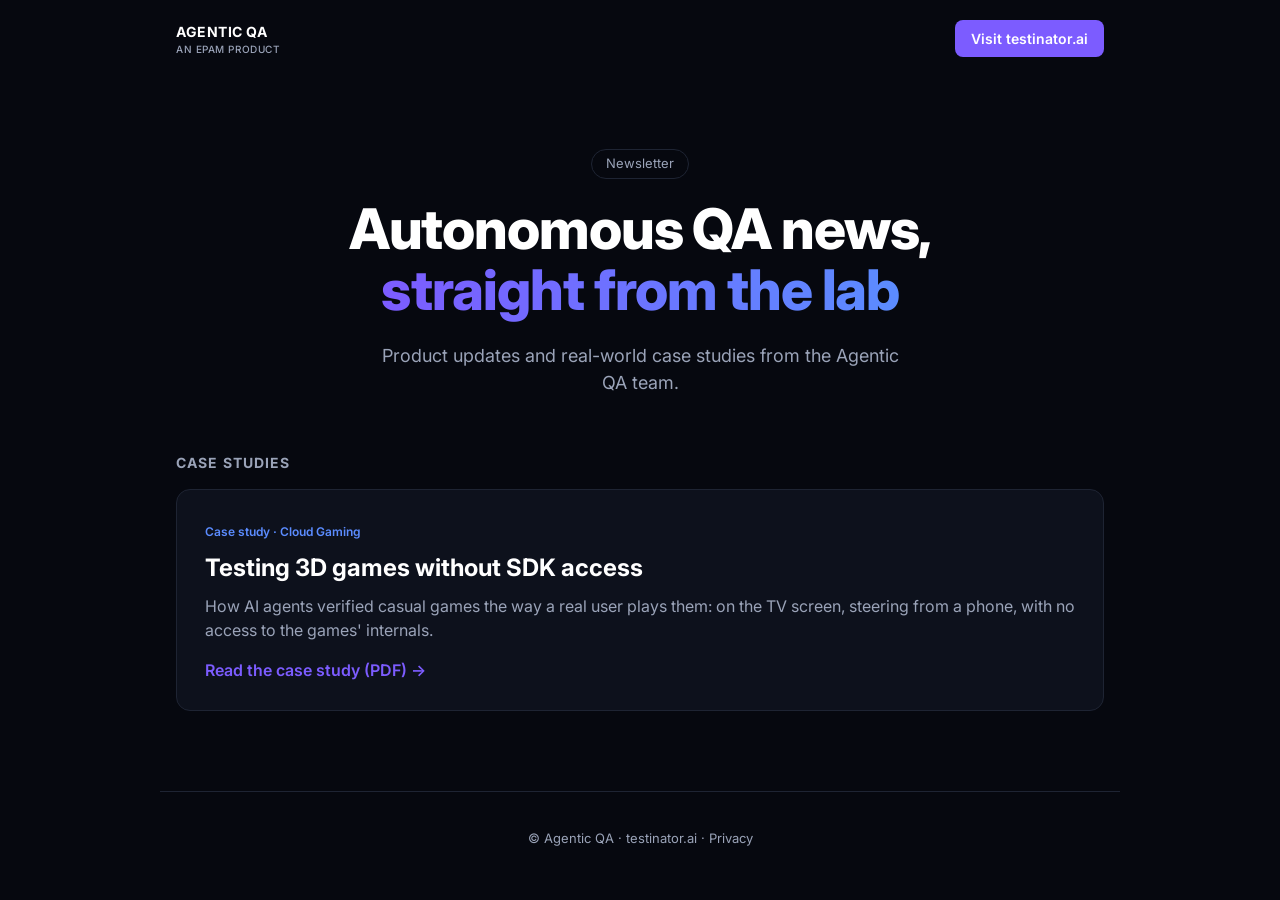
==== index.html @ 83674f37 "feat: add newsletter index page and 3D games case study Co-Authored-By: Claude Sonnet 5.5 <noreply@a" ====
<!DOCTYPE html>
<html lang="en">
<head>
  <meta charset="utf-8">
  <title>Agentic QA Newsletter</title>
  <meta name="viewport" content="width=device-width,initial-scale=1">
  <meta name="description" content="The Agentic QA newsletter: product news and case studies on autonomous AI testing.">
  <meta property="og:title" content="Agentic QA Newsletter">
  <meta property="og:description" content="Product news and case studies on autonomous AI testing.">
  <meta property="og:type" content="website">
  <meta property="og:url" content="https://newsletter.testinator.ai/">
  <link rel="canonical" href="https://newsletter.testinator.ai/">
  <link rel="preconnect" href="https://fonts.googleapis.com">
  <link rel="preconnect" href="https://fonts.gstatic.com" crossorigin>
  <link href="https://fonts.googleapis.com/css2?family=Inter:wght@400;500;600;700;800&display=swap" rel="stylesheet">
  <link rel="stylesheet" href="assets/css/style.css">
</head>
<body>
  <header class="nav">
    <a class="brand" href="https://testinator.ai/">Agentic QA <span>an EPAM product</span></a>
    <a class="btn" href="https://testinator.ai/">Visit testinator.ai</a>
  </header>

  <main>
    <section class="hero">
      <p class="pill">Newsletter</p>
      <h1>Autonomous QA news,<br><span class="grad">straight from the lab</span></h1>
      <p class="lead">Product updates and real-world case studies from the Agentic QA team.</p>
    </section>

    <section class="list">
      <h2>Case studies</h2>
      <a class="card" href="case-studies/testing-3d-games-without-sdk.pdf">
        <span class="tag">Case study · Cloud Gaming</span>
        <h3>Testing 3D games without SDK access</h3>
        <p>How AI agents verified casual games the way a real user plays them: on the TV screen, steering from a phone, with no access to the games' internals.</p>
        <span class="more">Read the case study (PDF) →</span>
      </a>
    </section>
  </main>

  <footer>
    <p>© Agentic QA · <a href="https://testinator.ai/">testinator.ai</a> · <a href="https://test.io/dataprivacy">Privacy</a></p>
  </footer>
</body>
</html>
---- assets/css/style.css ----
:root{--bg:#06080f;--panel:#0d111c;--border:#1e2433;--text:#fff;--muted:#9aa3b8;--accent:#7c5cff;--accent2:#5b8cff}
*{box-sizing:border-box}
body{margin:0;background:var(--bg);color:var(--text);font-family:Inter,system-ui,-apple-system,sans-serif;line-height:1.5}
a{color:inherit;text-decoration:none}
.nav{display:flex;justify-content:space-between;align-items:center;max-width:960px;margin:0 auto;padding:20px 16px}
.brand{font-weight:700;letter-spacing:.04em;text-transform:uppercase;font-size:14px}
.brand span{display:block;font-size:10px;font-weight:500;color:var(--muted)}
.btn{background:var(--accent);padding:8px 16px;border-radius:8px;font-size:14px;font-weight:600}
.btn:hover{filter:brightness(1.1)}
main{max-width:960px;margin:0 auto;padding:0 16px}
.hero{text-align:center;padding:72px 0 56px}
.pill{display:inline-block;margin:0 0 20px;padding:4px 14px;border:1px solid var(--border);border-radius:999px;color:var(--muted);font-size:13px}
h1{font-size:clamp(32px,6vw,56px);line-height:1.1;font-weight:800;margin:0 0 20px;letter-spacing:-.02em}
.grad{background:linear-gradient(90deg,var(--accent),var(--accent2));-webkit-background-clip:text;background-clip:text;color:transparent}
.lead{color:var(--muted);font-size:18px;max-width:520px;margin:0 auto}
.list h2{font-size:14px;text-transform:uppercase;letter-spacing:.08em;color:var(--muted);margin:0 0 16px}
.card{display:block;background:var(--panel);border:1px solid var(--border);border-radius:14px;padding:28px;transition:border-color .15s,transform .15s}
.card:hover{border-color:var(--accent);transform:translateY(-2px)}
.tag{font-size:12px;color:var(--accent2);font-weight:600}
.card h3{font-size:24px;margin:8px 0 8px}
.card p{color:var(--muted);margin:0 0 16px}
.more{color:var(--accent);font-weight:600}
footer{max-width:960px;margin:80px auto 0;padding:24px 16px;border-top:1px solid var(--border);color:var(--muted);font-size:13px;text-align:center}
footer a:hover{color:var(--text)}
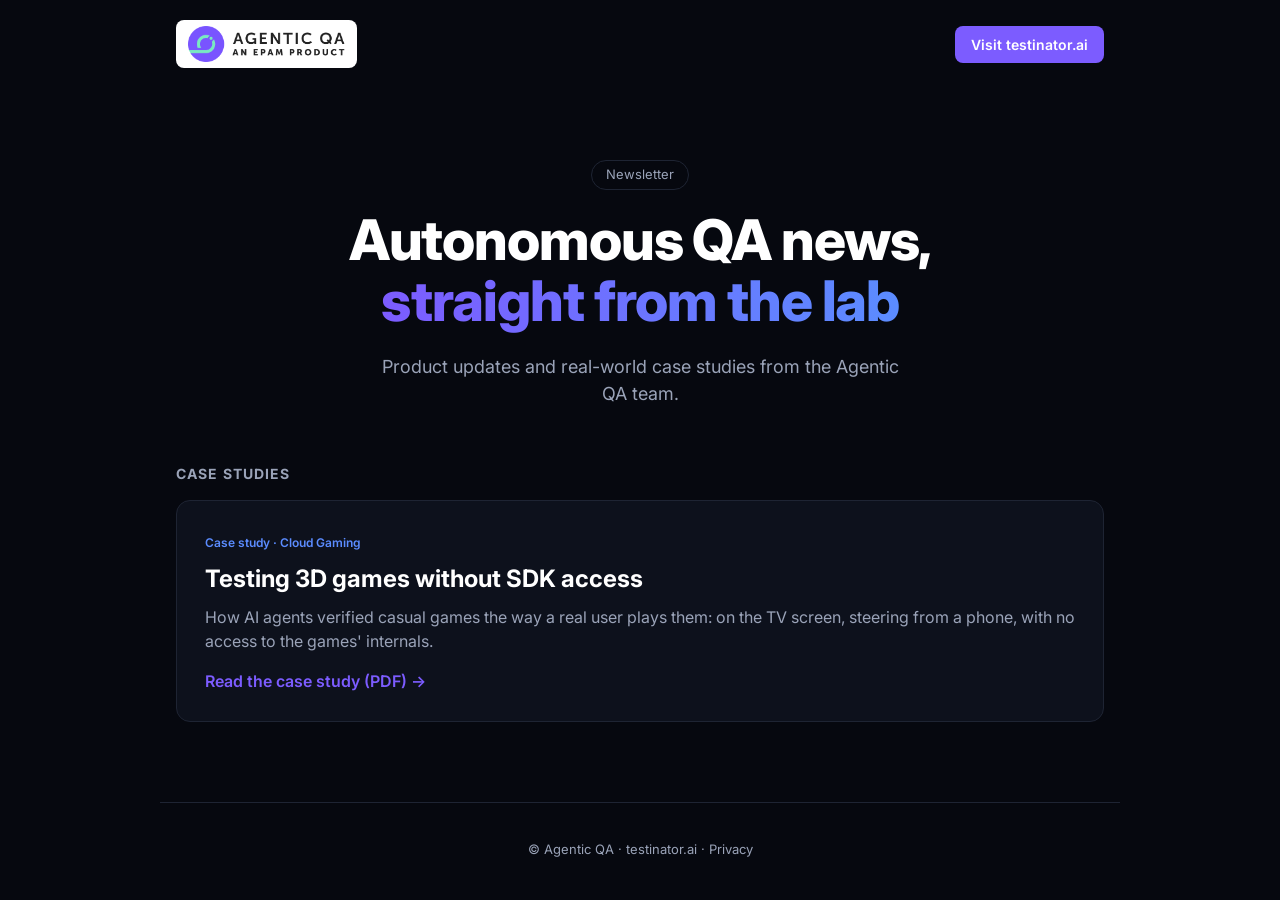
==== commit 266a2575: "feat: add Agentic QA logos and use in index header Co-Authored-By: Claude Sonnet 5.5 <noreply@anthro" ====
--- a/index.html
+++ b/index.html
@@ -17,7 +17,7 @@
 </head>
 <body>
   <header class="nav">
-    <a class="brand" href="https://testinator.ai/">Agentic QA <span>an EPAM product</span></a>
+    <a class="brand" href="https://testinator.ai/"><img src="assets/logos/agenticqa_logo_purpleteal_black_1000px.png" alt="Agentic QA, an EPAM product" width="156" height="36"></a>
     <a class="btn" href="https://testinator.ai/">Visit testinator.ai</a>
   </header>
 
--- a/assets/css/style.css
+++ b/assets/css/style.css
@@ -3,8 +3,8 @@
 body{margin:0;background:var(--bg);color:var(--text);font-family:Inter,system-ui,-apple-system,sans-serif;line-height:1.5}
 a{color:inherit;text-decoration:none}
 .nav{display:flex;justify-content:space-between;align-items:center;max-width:960px;margin:0 auto;padding:20px 16px}
-.brand{font-weight:700;letter-spacing:.04em;text-transform:uppercase;font-size:14px}
-.brand span{display:block;font-size:10px;font-weight:500;color:var(--muted)}
+.brand{display:block;background:#fff;border-radius:8px;padding:6px 12px}
+.brand img{display:block;height:36px;width:auto}
 .btn{background:var(--accent);padding:8px 16px;border-radius:8px;font-size:14px;font-weight:600}
 .btn:hover{filter:brightness(1.1)}
 main{max-width:960px;margin:0 auto;padding:0 16px}
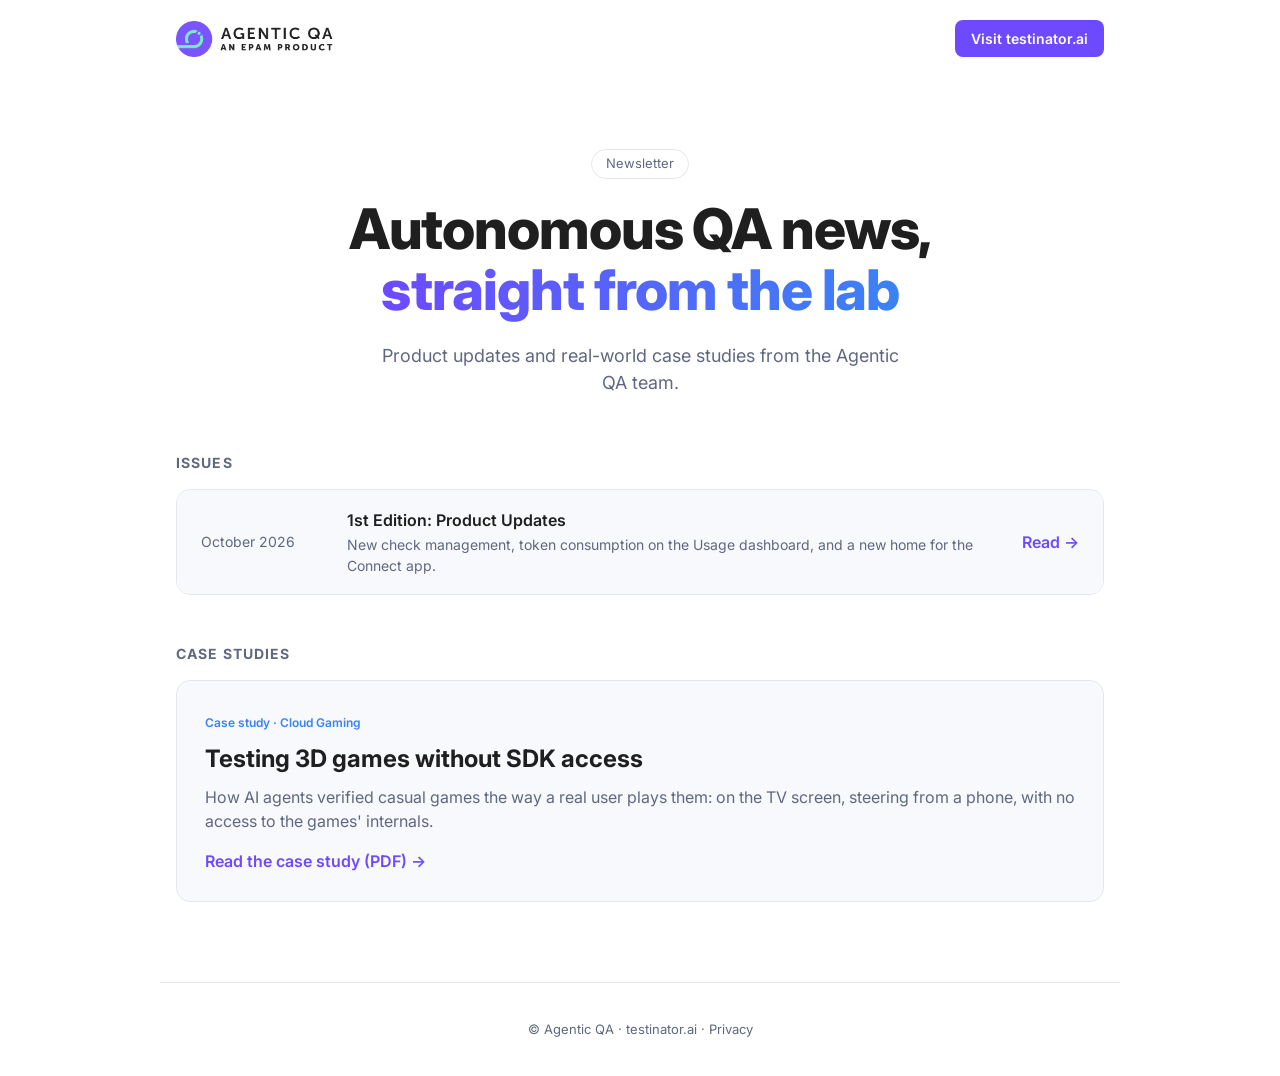
==== commit cddfdba3: "feat: add issues list and public 1st edition with Contact Us links Co-Authored-By: Claude Sonnet 5.5" ====
--- a/index.html
+++ b/index.html
@@ -29,6 +29,18 @@
     </section>
 
     <section class="list">
+      <h2>Issues</h2>
+      <!-- Newest first. To add an issue: copy one <a class="issue"> row, drop the file in issues/ as YYYY-MM-Nth-edition.html -->
+      <div class="issues">
+        <a class="issue" href="issues/2026-10-1st-edition.html">
+          <span class="date">October 2026</span>
+          <span class="title">1st Edition: Product Updates<small>New check management, token consumption on the Usage dashboard, and a new home for the Connect app.</small></span>
+          <span class="go">Read →</span>
+        </a>
+      </div>
+    </section>
+
+    <section class="list">
       <h2>Case studies</h2>
       <a class="card" href="case-studies/testing-3d-games-without-sdk.pdf">
         <span class="tag">Case study · Cloud Gaming</span>
--- a/assets/css/style.css
+++ b/assets/css/style.css
@@ -1,11 +1,11 @@
-:root{--bg:#06080f;--panel:#0d111c;--border:#1e2433;--text:#fff;--muted:#9aa3b8;--accent:#7c5cff;--accent2:#5b8cff}
+:root{--bg:#fff;--panel:#f8f9fc;--border:#e4e7ef;--text:#1f1f1f;--muted:#5f6880;--accent:#6d4aff;--accent2:#3b82f6}
 *{box-sizing:border-box}
 body{margin:0;background:var(--bg);color:var(--text);font-family:Inter,system-ui,-apple-system,sans-serif;line-height:1.5}
 a{color:inherit;text-decoration:none}
 .nav{display:flex;justify-content:space-between;align-items:center;max-width:960px;margin:0 auto;padding:20px 16px}
-.brand{display:block;background:#fff;border-radius:8px;padding:6px 12px}
+.brand{display:block}
 .brand img{display:block;height:36px;width:auto}
-.btn{background:var(--accent);padding:8px 16px;border-radius:8px;font-size:14px;font-weight:600}
+.btn{background:var(--accent);color:#fff;padding:8px 16px;border-radius:8px;font-size:14px;font-weight:600}
 .btn:hover{filter:brightness(1.1)}
 main{max-width:960px;margin:0 auto;padding:0 16px}
 .hero{text-align:center;padding:72px 0 56px}
@@ -22,3 +22,13 @@
 .more{color:var(--accent);font-weight:600}
 footer{max-width:960px;margin:80px auto 0;padding:24px 16px;border-top:1px solid var(--border);color:var(--muted);font-size:13px;text-align:center}
 footer a:hover{color:var(--text)}
+.list+.list{margin-top:48px}
+.issues{border:1px solid var(--border);border-radius:14px;overflow:hidden}
+.issue{display:grid;grid-template-columns:130px 1fr auto;gap:16px;align-items:center;padding:18px 24px;background:var(--panel);transition:background .15s}
+.issue+.issue{border-top:1px solid var(--border)}
+.issue:hover{background:#f0eeff}
+.issue .date{color:var(--muted);font-size:14px}
+.issue .title{font-weight:600}
+.issue small{display:block;font-weight:400;color:var(--muted);font-size:14px;margin-top:2px}
+.issue .go{color:var(--accent);font-weight:600}
+@media(max-width:600px){.issue{grid-template-columns:1fr;gap:4px}}
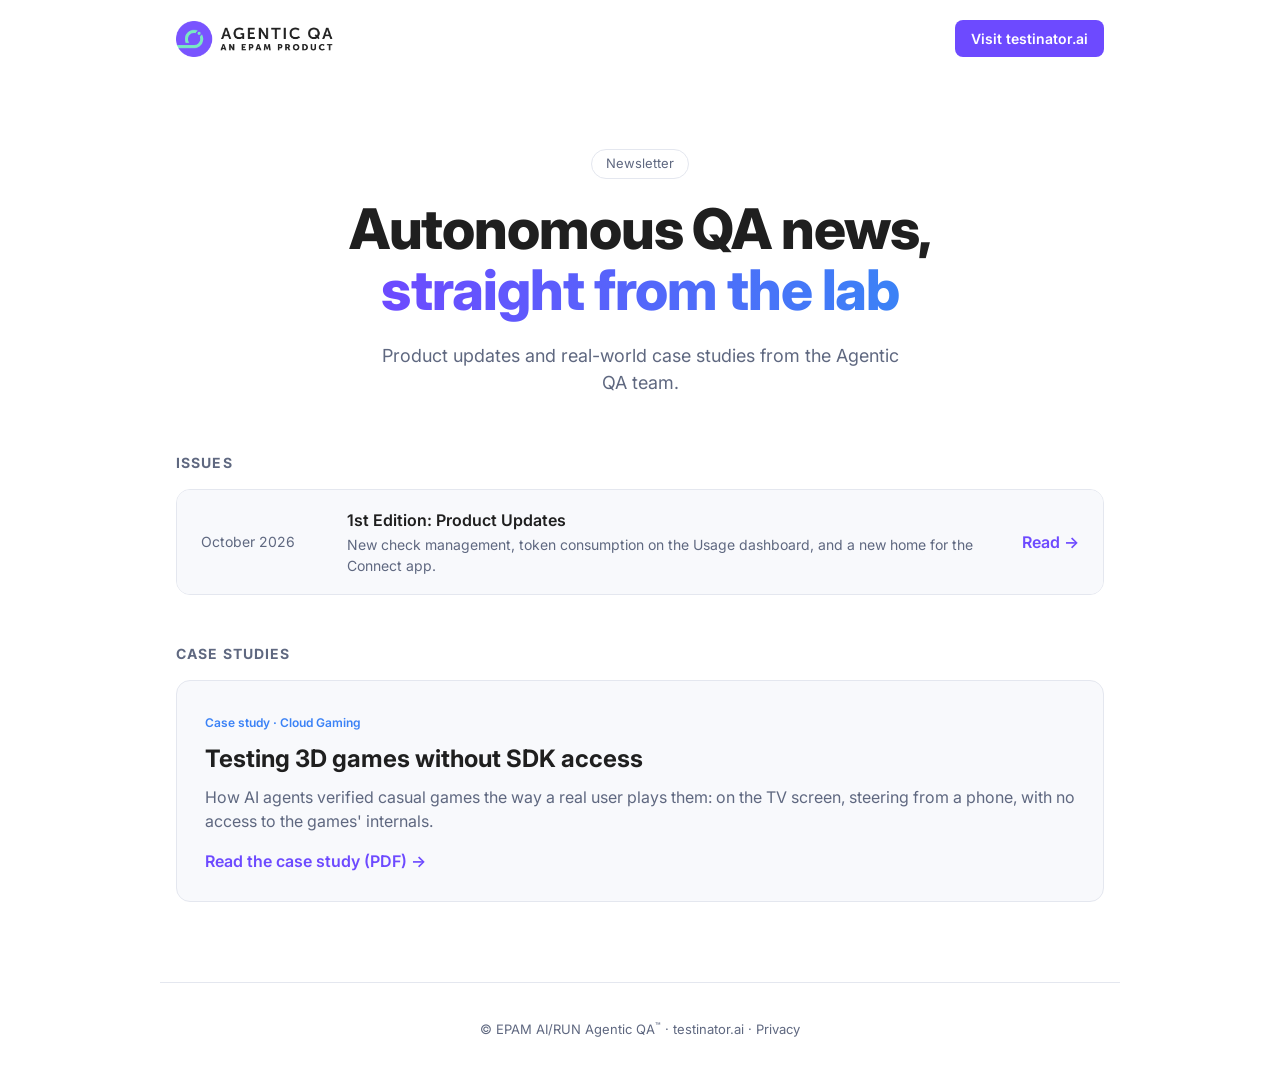
==== commit 96565467: "chore: update footer branding Co-Authored-By: Claude Sonnet 5.5 <noreply@anthropic.com>" ====
--- a/index.html
+++ b/index.html
@@ -13,7 +13,7 @@
   <link rel="preconnect" href="https://fonts.googleapis.com">
   <link rel="preconnect" href="https://fonts.gstatic.com" crossorigin>
   <link href="https://fonts.googleapis.com/css2?family=Inter:wght@400;500;600;700;800&display=swap" rel="stylesheet">
-  <link rel="stylesheet" href="assets/css/style.css">
+  <link rel="stylesheet" href="assets/css/style.css?v=4">
 </head>
 <body>
   <header class="nav">
@@ -52,7 +52,7 @@
   </main>
 
   <footer>
-    <p>© Agentic QA · <a href="https://testinator.ai/">testinator.ai</a> · <a href="https://test.io/dataprivacy">Privacy</a></p>
+    <p>© EPAM AI/RUN Agentic QA<sup>™</sup> · <a href="https://testinator.ai/">testinator.ai</a> · <a href="https://test.io/dataprivacy">Privacy</a></p>
   </footer>
 </body>
 </html>
--- a/assets/css/style.css
+++ b/assets/css/style.css
@@ -32,3 +32,4 @@
 .issue small{display:block;font-weight:400;color:var(--muted);font-size:14px;margin-top:2px}
 .issue .go{color:var(--accent);font-weight:600}
 @media(max-width:600px){.issue{grid-template-columns:1fr;gap:4px}}
+footer sup{font-size:.7em;line-height:0}
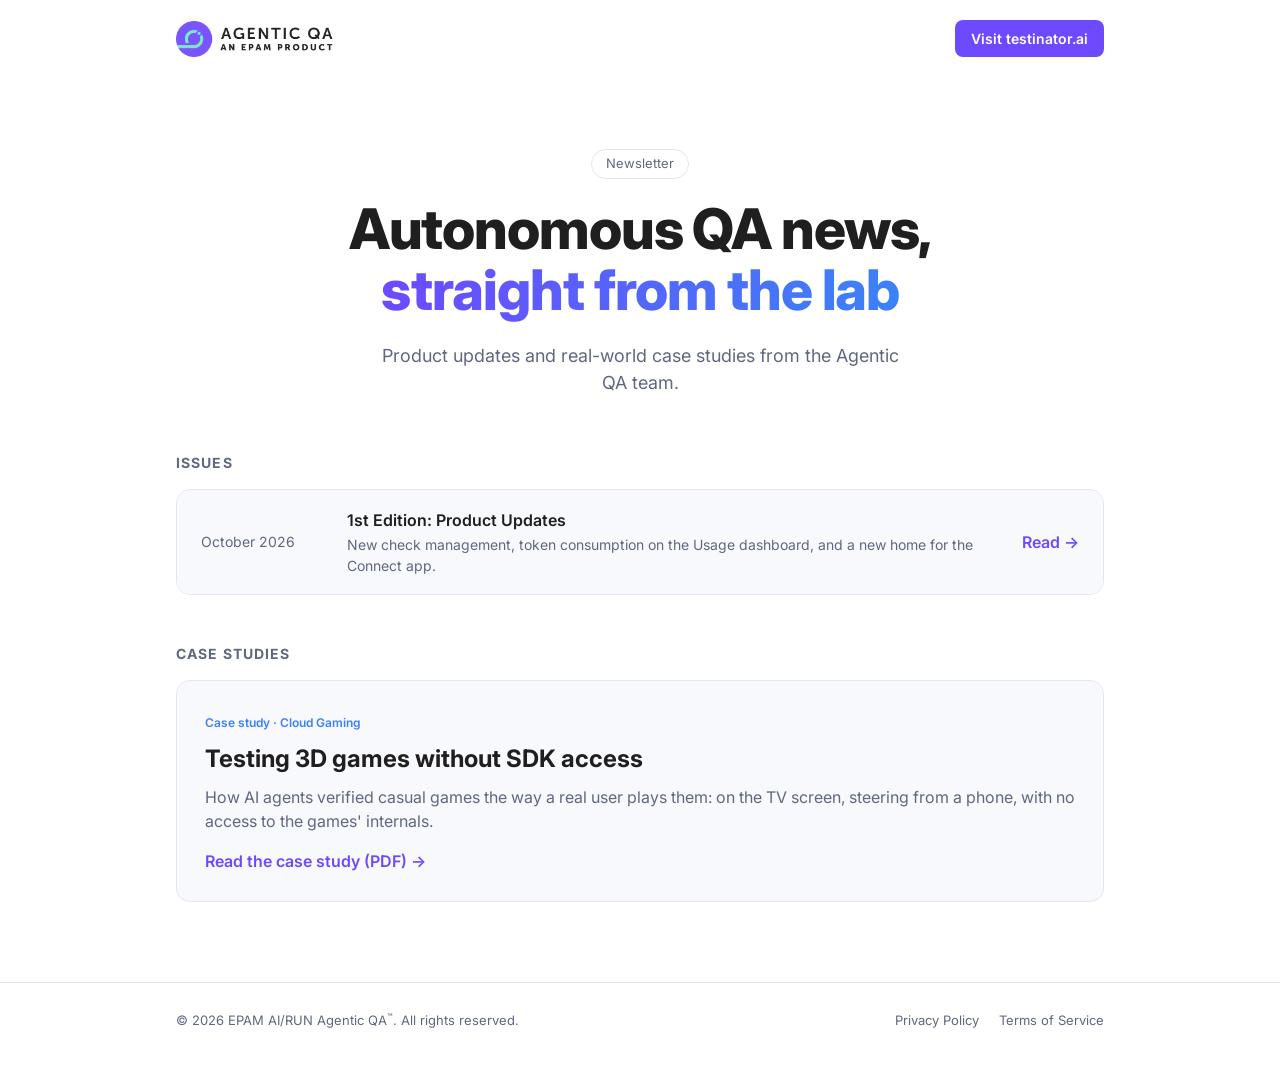
==== commit 66c85a29: "style: match testinator.ai footer layout Co-Authored-By: Claude Sonnet 5.5 <noreply@anthropic.com>" ====
--- a/index.html
+++ b/index.html
@@ -9,11 +9,16 @@
   <meta property="og:description" content="Product news and case studies on autonomous AI testing.">
   <meta property="og:type" content="website">
   <meta property="og:url" content="https://newsletter.testinator.ai/">
+  <meta property="og:image" content="https://newsletter.testinator.ai/assets/images/og-preview.png">
+  <meta property="og:image:width" content="1200">
+  <meta property="og:image:height" content="630">
+  <meta name="twitter:card" content="summary_large_image">
+  <meta name="twitter:image" content="https://newsletter.testinator.ai/assets/images/og-preview.png">
   <link rel="canonical" href="https://newsletter.testinator.ai/">
   <link rel="preconnect" href="https://fonts.googleapis.com">
   <link rel="preconnect" href="https://fonts.gstatic.com" crossorigin>
   <link href="https://fonts.googleapis.com/css2?family=Inter:wght@400;500;600;700;800&display=swap" rel="stylesheet">
-  <link rel="stylesheet" href="assets/css/style.css?v=4">
+  <link rel="stylesheet" href="assets/css/style.css?v=5">
 </head>
 <body>
   <header class="nav">
@@ -52,7 +57,13 @@
   </main>
 
   <footer>
-    <p>© EPAM AI/RUN Agentic QA<sup>™</sup> · <a href="https://testinator.ai/">testinator.ai</a> · <a href="https://test.io/dataprivacy">Privacy</a></p>
+    <div class="foot">
+      <p>&copy; 2026 EPAM AI/RUN Agentic QA<sup>™</sup>. All rights reserved.</p>
+      <div class="links">
+        <a target="_blank" rel="noopener" href="https://test.io/dataprivacy">Privacy Policy</a>
+        <a target="_blank" rel="noopener" href="https://test.io/policies">Terms of Service</a>
+      </div>
+    </div>
   </footer>
 </body>
 </html>
--- a/assets/css/style.css
+++ b/assets/css/style.css
@@ -20,7 +20,11 @@
 .card h3{font-size:24px;margin:8px 0 8px}
 .card p{color:var(--muted);margin:0 0 16px}
 .more{color:var(--accent);font-weight:600}
-footer{max-width:960px;margin:80px auto 0;padding:24px 16px;border-top:1px solid var(--border);color:var(--muted);font-size:13px;text-align:center}
+footer{margin-top:80px;border-top:1px solid var(--border);color:var(--muted);font-size:13px}
+.foot{max-width:960px;margin:0 auto;padding:28px 16px 48px;display:flex;flex-direction:column;align-items:center;gap:16px}
+.foot p{margin:0}
+.links{display:flex;gap:20px}
+@media(min-width:768px){.foot{flex-direction:row;justify-content:space-between}}
 footer a:hover{color:var(--text)}
 .list+.list{margin-top:48px}
 .issues{border:1px solid var(--border);border-radius:14px;overflow:hidden}
